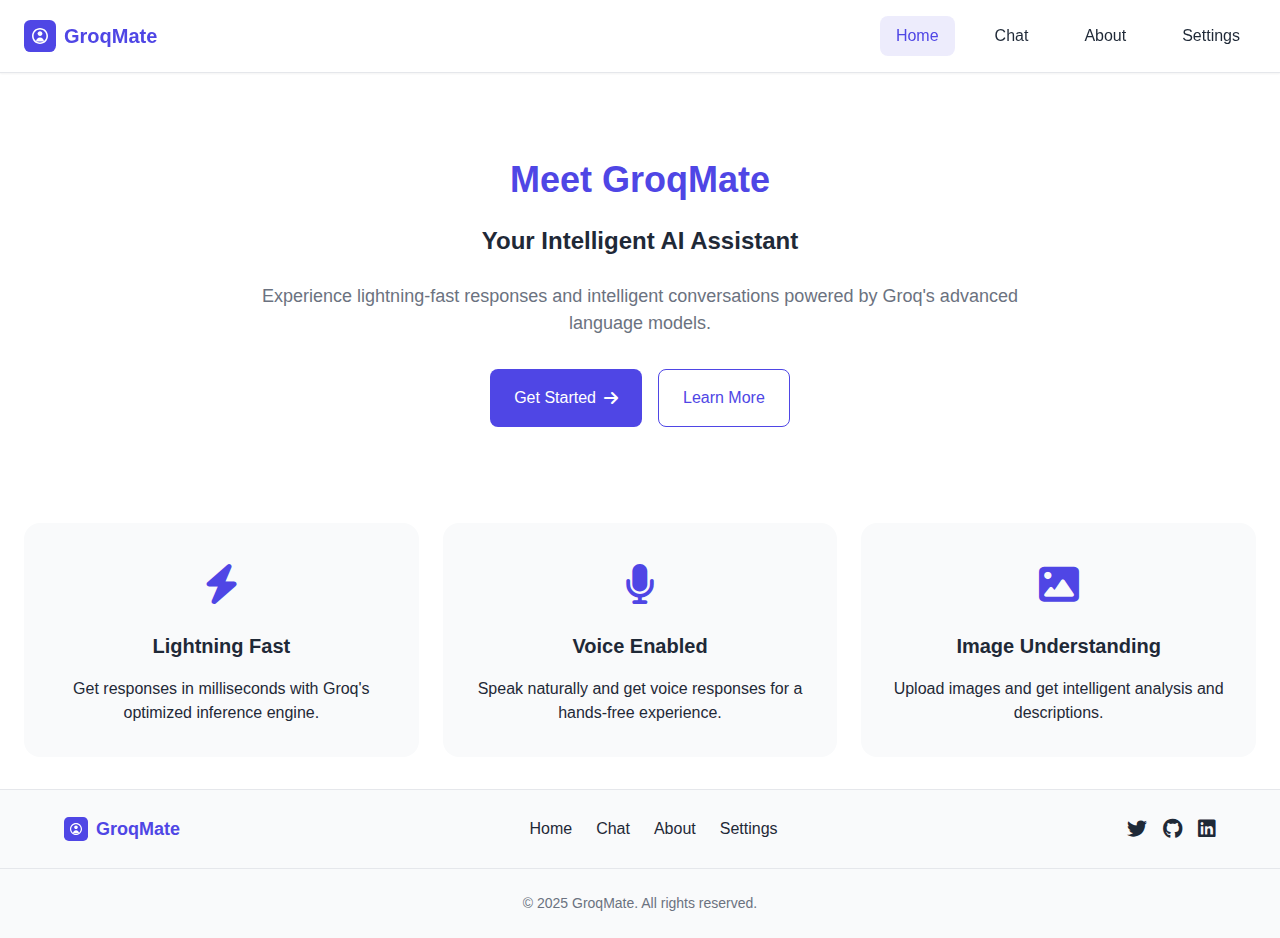
==== index.html @ c6d7e9aa "Add files via upload" ====
<!DOCTYPE html>
<html lang="en">
<head>
    <meta charset="UTF-8">
    <meta name="viewport" content="width=device-width, initial-scale=1.0">
    <title>GroqMate - Your AI Assistant</title>
    <link rel="stylesheet" href="styles.css">
    <link rel="stylesheet" href="https://cdnjs.cloudflare.com/ajax/libs/font-awesome/6.4.0/css/all.min.css">
    <meta name="description" content="GroqMate - Your intelligent AI assistant powered by Groq">
</head>
<body>
    <header>
        <nav class="navbar">
            <div class="logo">
                <img src="logo.svg" alt="GroqMate Logo">
                <span>GroqMate</span>
            </div>
            <div class="nav-links">
                <a href="index.html" class="active">Home</a>
                <a href="chat.html">Chat</a>
                <a href="about.html">About</a>
                <a href="settings.html">Settings</a>
            </div>
            <div class="menu-toggle">
                <i class="fas fa-bars"></i>
            </div>
        </nav>
    </header>

    <main class="home-container">
        <div class="hero">
            <h1>Meet GroqMate</h1>
            <h2>Your Intelligent AI Assistant</h2>
            <p>Experience lightning-fast responses and intelligent conversations powered by Groq's advanced language models.</p>
            <div class="cta-buttons">
                <a href="chat.html" class="btn btn-primary">Get Started <i class="fas fa-arrow-right"></i></a>
                <a href="about.html" class="btn btn-secondary">Learn More</a>
            </div>
        </div>
        
        <div class="features">
            <div class="feature-card">
                <div class="feature-icon">
                    <i class="fas fa-bolt"></i>
                </div>
                <h3>Lightning Fast</h3>
                <p>Get responses in milliseconds with Groq's optimized inference engine.</p>
            </div>
            <div class="feature-card">
                <div class="feature-icon">
                    <i class="fas fa-microphone"></i>
                </div>
                <h3>Voice Enabled</h3>
                <p>Speak naturally and get voice responses for a hands-free experience.</p>
            </div>
            <div class="feature-card">
                <div class="feature-icon">
                    <i class="fas fa-image"></i>
                </div>
                <h3>Image Understanding</h3>
                <p>Upload images and get intelligent analysis and descriptions.</p>
            </div>
        </div>
    </main>

    <footer>
        <div class="footer-content">
            <div class="footer-logo">
                <img src="logo.svg" alt="GroqMate Logo">
                <span>GroqMate</span>
            </div>
            <div class="footer-links">
                <a href="index.html">Home</a>
                <a href="chat.html">Chat</a>
                <a href="about.html">About</a>
                <a href="settings.html">Settings</a>
            </div>
            <div class="footer-social">
                <a href="#"><i class="fab fa-twitter"></i></a>
                <a href="#"><i class="fab fa-github"></i></a>
                <a href="#"><i class="fab fa-linkedin"></i></a>
            </div>
        </div>
        <div class="footer-bottom">
            <p>&copy; 2025 GroqMate. All rights reserved.</p>
        </div>
    </footer>

    <script src="main.js"></script>
</body>
</html>
---- styles.css ----
/* ===== VARIABLES ===== */
:root {
    /* Colors */
    --primary-color: #4f46e5;
    --primary-hover: #4338ca;
    --secondary-color: #10b981;
    --text-color: #1f2937;
    --text-light: #6b7280;
    --bg-color: #ffffff;
    --bg-light: #f9fafb;
    --border-color: #e5e7eb;
    --bot-message-bg: #f3f4f6;
    --user-message-bg: #4f46e5;
    --user-message-color: #ffffff;
    --error-color: #ef4444;
    --success-color: #10b981;
    --warning-color: #f59e0b;
    
    /* Spacing */
    --spacing-xs: 0.25rem;
    --spacing-sm: 0.5rem;
    --spacing-md: 1rem;
    --spacing-lg: 1.5rem;
    --spacing-xl: 2rem;
    --spacing-xxl: 3rem;
    
    /* Border Radius */
    --border-radius-sm: 0.25rem;
    --border-radius-md: 0.5rem;
    --border-radius-lg: 1rem;
    --border-radius-full: 9999px;
    
    /* Shadows */
    --shadow-sm: 0 1px 2px 0 rgba(0, 0, 0, 0.05);
    --shadow-md: 0 4px 6px -1px rgba(0, 0, 0, 0.1), 0 2px 4px -1px rgba(0, 0, 0, 0.06);
    --shadow-lg: 0 10px 15px -3px rgba(0, 0, 0, 0.1), 0 4px 6px -2px rgba(0, 0, 0, 0.05);
    
    /* Transitions */
    --transition-fast: 150ms ease;
    --transition-normal: 300ms ease;
    --transition-slow: 500ms ease;
    
    /* Font Sizes */
    --font-size-xs: 0.75rem;
    --font-size-sm: 0.875rem;
    --font-size-md: 1rem;
    --font-size-lg: 1.125rem;
    --font-size-xl: 1.25rem;
    --font-size-2xl: 1.5rem;
    --font-size-3xl: 1.875rem;
    --font-size-4xl: 2.25rem;
}

/* Dark Mode Variables */
.dark-mode {
    --primary-color: #6366f1;
    --primary-hover: #818cf8;
    --text-color: #f9fafb;
    --text-light: #d1d5db;
    --bg-color: #111827;
    --bg-light: #1f2937;
    --border-color: #374151;
    --bot-message-bg: #1f2937;
    --user-message-bg: #6366f1;
}

/* ===== RESET & BASE STYLES ===== */
* {
    margin: 0;
    padding: 0;
    box-sizing: border-box;
}

html {
    font-size: 16px;
    scroll-behavior: smooth;
}

body {
    font-family: -apple-system, BlinkMacSystemFont, 'Segoe UI', Roboto, Oxygen, Ubuntu, Cantarell, 'Open Sans', 'Helvetica Neue', sans-serif;
    color: var(--text-color);
    background-color: var(--bg-color);
    line-height: 1.5;
    min-height: 100vh;
    display: flex;
    flex-direction: column;
    transition: background-color var(--transition-normal), color var(--transition-normal);
}

a {
    color: var(--primary-color);
    text-decoration: none;
    transition: color var(--transition-fast);
}

a:hover {
    color: var(--primary-hover);
}

img {
    max-width: 100%;
    height: auto;
}

button, .btn {
    cursor: pointer;
    font-family: inherit;
    font-size: var(--font-size-md);
    border: none;
    background: none;
    transition: all var(--transition-fast);
}

button:focus, .btn:focus, input:focus, textarea:focus, select:focus {
    outline: 2px solid var(--primary-color);
    outline-offset: 2px;
}

/* ===== LAYOUT ===== */
.container {
    width: 100%;
    max-width: 1200px;
    margin: 0 auto;
    padding: 0 var(--spacing-md);
}

main {
    flex: 1;
}

/* ===== NAVBAR ===== */
.navbar {
    display: flex;
    align-items: center;
    justify-content: space-between;
    padding: var(--spacing-md) var(--spacing-lg);
    background-color: var(--bg-color);
    border-bottom: 1px solid var(--border-color);
    position: sticky;
    top: 0;
    z-index: 100;
    box-shadow: var(--shadow-sm);
}

.logo {
    display: flex;
    align-items: center;
    font-weight: 700;
    font-size: var(--font-size-xl);
    color: var(--primary-color);
}

.logo img {
    height: 2rem;
    margin-right: var(--spacing-sm);
}

.nav-links {
    display: flex;
    gap: var(--spacing-lg);
}

.nav-links a {
    color: var(--text-color);
    font-weight: 500;
    padding: var(--spacing-sm) var(--spacing-md);
    border-radius: var(--border-radius-md);
    transition: all var(--transition-fast);
}

.nav-links a:hover {
    background-color: var(--bg-light);
}

.nav-links a.active {
    color: var(--primary-color);
    background-color: rgba(79, 70, 229, 0.1);
}

.menu-toggle {
    display: none;
    font-size: var(--font-size-xl);
    color: var(--text-color);
}

/* Language Selector */
.language-selector {
    position: relative;
}

.language-selector select {
    padding: var(--spacing-sm) var(--spacing-md);
    border-radius: var(--border-radius-md);
    border: 1px solid var(--border-color);
    background-color: var(--bg-color);
    color: var(--text-color);
    font-size: var(--font-size-sm);
    cursor: pointer;
    appearance: none;
    padding-right: 2rem;
    background-image: url("data:image/svg+xml,%3Csvg xmlns='http://www.w3.org/2000/svg' fill='none' viewBox='0 0 24 24' stroke='currentColor'%3E%3Cpath stroke-linecap='round' stroke-linejoin='round' stroke-width='2' d='M19 9l-7 7-7-7'%3E%3C/path%3E%3C/svg%3E");
    background-repeat: no-repeat;
    background-position: right 0.5rem center;
    background-size: 1rem;
}

/* ===== BUTTONS ===== */
.btn {
    display: inline-flex;
    align-items: center;
    justify-content: center;
    padding: var(--spacing-md) var(--spacing-lg);
    border-radius: var(--border-radius-md);
    font-weight: 500;
    text-align: center;
    transition: all var(--transition-fast);
}

.btn i, .btn svg {
    margin-left: var(--spacing-sm);
}

.btn-primary {
    background-color: var(--primary-color);
    color: white;
}

.btn-primary:hover {
    background-color: var(--primary-hover);
    color: white;
}

.btn-secondary {
    background-color: transparent;
    border: 1px solid var(--primary-color);
    color: var(--primary-color);
}

.btn-secondary:hover {
    background-color: rgba(79, 70, 229, 0.1);
}

.btn-danger {
    background-color: var(--error-color);
    color: white;
}

.btn-danger:hover {
    background-color: #dc2626;
}

.btn-icon {
    width: 2.5rem;
    height: 2.5rem;
    border-radius: var(--border-radius-full);
    display: flex;
    align-items: center;
    justify-content: center;
    color: var(--text-color);
    background-color: transparent;
    transition: all var(--transition-fast);
}

.btn-icon:hover {
    background-color: var(--bg-light);
    color: var(--primary-color);
}

/* ===== HOME PAGE ===== */
.home-container {
    padding: var(--spacing-xl) var(--spacing-lg);
}

.hero {
    text-align: center;
    max-width: 800px;
    margin: 0 auto;
    padding: var(--spacing-xxl) 0;
}

.hero h1 {
    font-size: var(--font-size-4xl);
    font-weight: 800;
    margin-bottom: var(--spacing-md);
    color: var(--primary-color);
}

.hero h2 {
    font-size: var(--font-size-2xl);
    font-weight: 600;
    margin-bottom: var(--spacing-lg);
}

.hero p {
    font-size: var(--font-size-lg);
    color: var(--text-light);
    margin-bottom: var(--spacing-xl);
}

.cta-buttons {
    display: flex;
    gap: var(--spacing-md);
    justify-content: center;
    margin-top: var(--spacing-lg);
}

.features {
    display: grid;
    grid-template-columns: repeat(auto-fit, minmax(300px, 1fr));
    gap: var(--spacing-lg);
    margin-top: var(--spacing-xxl);
}

.feature-card {
    background-color: var(--bg-light);
    border-radius: var(--border-radius-lg);
    padding: var(--spacing-xl);
    text-align: center;
    transition: transform var(--transition-normal), box-shadow var(--transition-normal);
}

.feature-card:hover {
    transform: translateY(-5px);
    box-shadow: var(--shadow-lg);
}

.feature-icon {
    font-size: 2.5rem;
    color: var(--primary-color);
    margin-bottom: var(--spacing-md);
}

.feature-card h3 {
    font-size: var(--font-size-xl);
    margin-bottom: var(--spacing-md);
}

/* ===== CHAT PAGE ===== */
.chat-page {
    display: flex;
    flex-direction: column;
    height: 100vh;
    overflow: hidden;
}

.chat-header {
    flex-shrink: 0;
}

.chat-container {
    display: flex;
    flex-direction: column;
    flex: 1;
    overflow: hidden;
}

.chat-messages {
    flex: 1;
    overflow-y: auto;
    padding: var(--spacing-md);
    display: flex;
    flex-direction: column;
    gap: var(--spacing-md);
}

.message {
    max-width: 80%;
    animation: fadeIn var(--transition-normal);
}

@keyframes fadeIn {
    from { opacity: 0; transform: translateY(10px); }
    to { opacity: 1; transform: translateY(0); }
}

.bot-message {
    align-self: flex-start;
}

.user-message {
    align-self: flex-end;
}

.message-content {
    padding: var(--spacing-md) var(--spacing-lg);
    border-radius: var(--border-radius-lg);
}

.bot-message .message-content {
    background-color: var(--bot-message-bg);
    border-bottom-left-radius: 0;
}

.user-message .message-content {
    background-color: var(--user-message-bg);
    color: var(--user-message-color);
    border-bottom-right-radius: 0;
}

.message-time {
    font-size: var(--font-size-xs);
    color: var(--text-light);
    margin-top: var(--spacing-xs);
    padding: 0 var(--spacing-sm);
}

.message-image {
    max-width: 100%;
    border-radius: var(--border-radius-md);
    margin-top: var(--spacing-sm);
}

.chat-input-container {
    padding: var(--spacing-md);
    border-top: 1px solid var(--border-color);
    background-color: var(--bg-color);
}

.chat-input-wrapper {
    display: flex;
    align-items: center;
    background-color: var(--bg-light);
    border-radius: var(--border-radius-lg);
    padding: var(--spacing-sm);
}

.chat-input-wrapper textarea {
    flex: 1;
    border: none;
    background: transparent;
    padding: var(--spacing-sm) var(--spacing-md);
    resize: none;
    max-height: 150px;
    color: var(--text-color);
    font-family: inherit;
    font-size: var(--font-size-md);
}

.chat-input-wrapper textarea:focus {
    outline: none;
}

.chat-input-buttons {
    display: flex;
    gap: var(--spacing-sm);
}

.image-preview-container {
    display: flex;
    flex-wrap: wrap;
    gap: var(--spacing-sm);
    padding: var(--spacing-sm) var(--spacing-md);
    background-color: var(--bg-light);
    border-top: 1px solid var(--border-color);
}

.image-preview {
    position: relative;
    width: 80px;
    height: 80px;
    border-radius: var(--border-radius-md);
    overflow: hidden;
}

.image-preview img {
    width: 100%;
    height: 100%;
    object-fit: cover;
}

.image-preview .remove-btn {
    position: absolute;
    top: 5px;
    right: 5px;
    background-color: rgba(0, 0, 0, 0.5);
    color: white;
    border-radius: 50%;
    width: 20px;
    height: 20px;
    display: flex;
    align-items: center;
    justify-content: center;
    font-size: 12px;
}

.drag-drop-overlay {
    position: fixed;
    top: 0;
    left: 0;
    width: 100%;
    height: 100%;
    background-color: rgba(0, 0, 0, 0.7);
    display: flex;
    align-items: center;
    justify-content: center;
    z-index: 1000;
    opacity: 0;
    visibility: hidden;
    transition: opacity var(--transition-normal), visibility var(--transition-normal);
}

.drag-drop-overlay.active {
    opacity: 1;
    visibility: visible;
}

.drag-drop-content {
    background-color: var(--bg-color);
    padding: var(--spacing-xl);
    border-radius: var(--border-radius-lg);
    text-align: center;
}

.drag-drop-content i {
    font-size: 3rem;
    color: var(--primary-color);
    margin-bottom: var(--spacing-md);
}

/* ===== ABOUT PAGE ===== */
.about-container {
    padding: var(--spacing-xl) var(--spacing-lg);
    max-width: 1000px;
    margin: 0 auto;
}

.about-hero {
    text-align: center;
    margin-bottom: var(--spacing-xxl);
}

.about-hero h1 {
    font-size: var(--font-size-3xl);
    margin-bottom: var(--spacing-md);
    color: var(--primary-color);
}

.about-hero .lead {
    font-size: var(--font-size-xl);
    color: var(--text-light);
}

.about-section {
    margin-bottom: var(--spacing-xxl);
}

.about-section h2 {
    font-size: var(--font-size-2xl);
    margin-bottom: var(--spacing-lg);
    padding-bottom: var(--spacing-sm);
    border-bottom: 2px solid var(--primary-color);
    display: inline-block;
}

.how-it-works {
    display: flex;
    flex-direction: column;
    gap: var(--spacing-lg);
}

.step {
    display: flex;
    gap: var(--spacing-lg);
}

.step-number {
    width: 40px;
    height: 40px;
    border-radius: 50%;
    background-color: var(--primary-color);
    color: white;
    display: flex;
    align-items: center;
    justify-content: center;
    font-weight: bold;
    font-size: var(--font-size-lg);
    flex-shrink: 0;
}

.features-grid {
    display: grid;
    grid-template-columns: repeat(auto-fit, minmax(200px, 1fr));
    gap: var(--spacing-lg);
}

.feature {
    text-align: center;
    padding: var(--spacing-lg);
    background-color: var(--bg-light);
    border-radius: var(--border-radius-lg);
    transition: transform var(--transition-normal);
}

.feature:hover {
    transform: translateY(-5px);
}

.feature i {
    font-size: 2rem;
    color: var(--primary-color);
    margin-bottom: var(--spacing-md);
}

/* ===== SETTINGS PAGE ===== */
.settings-container {
    max-width: 800px;
    margin: 0 auto;
    padding: var(--spacing-xl) var(--spacing-lg);
}

.settings-container h1 {
    font-size: var(--font-size-3xl);
    margin-bottom: var(--spacing-sm);
    color: var(--primary-color);
}

.settings-description {
    color: var(--text-light);
    margin-bottom: var(--spacing-xl);
}

.settings-section {
    margin-bottom: var(--spacing-xl);
    background-color: var(--bg-light);
    border-radius: var(--border-radius-lg);
    padding: var(--spacing-lg);
}

.settings-section h2 {
    font-size: var(--font-size-xl);
    margin-bottom: var(--spacing-lg);
    padding-bottom: var(--spacing-sm);
    border-bottom: 1px solid var(--border-color);
}

.setting-item {
    display: flex;
    justify-content: space-between;
    align-items: center;
    padding: var(--spacing-md) 0;
    border-bottom: 1px solid var(--border-color);
}

.setting-item:last-child {
    border-bottom: none;
}

.setting-info h3 {
    font-size: var(--font-size-md);
    margin-bottom: var(--spacing-xs);
}

.setting-info p {
    color: var(--text-light);
    font-size: var(--font-size-sm);
}

/* Toggle Switch */
.toggle {
    position: relative;
    display: inline-block;
    width: 50px;
    height: 24px;
}

.toggle input {
    opacity: 0;
    width: 0;
    height: 0;
}

.toggle-slider {
    position: absolute;
    cursor: pointer;
    top: 0;
    left: 0;
    right: 0;
    bottom: 0;
    background-color: var(--border-color);
    transition: var(--transition-normal);
    border-radius: 34px;
}

.toggle-slider:before {
    position: absolute;
    content: "";
    height: 20px;
    width: 20px;
    left: 2px;
    bottom: 2px;
    background-color: white;
    transition: var(--transition-normal);
    border-radius: 50%;
}

input:checked + .toggle-slider {
    background-color: var(--primary-color);
}

input:checked + .toggle-slider:before {
    transform: translateX(26px);
}

/* ===== FOOTER ===== */
footer {
    background-color: var(--bg-light);
    border-top: 1px solid var(--border-color);
    padding: var(--spacing-lg) 0;
    margin-top: auto;
}

.footer-content {
    display: flex;
    flex-wrap: wrap;
    justify-content: space-between;
    align-items: center;
    max-width: 1200px;
    margin: 0 auto;
    padding: 0 var(--spacing-lg);
}

.footer-logo {
    display: flex;
    align-items: center;
    font-weight: 700;
    font-size: var(--font-size-lg);
    color: var(--primary-color);
}

.footer-logo img {
    height: 1.5rem;
    margin-right: var(--spacing-sm);
}

.footer-links {
    display: flex;
    gap: var(--spacing-lg);
}

.footer-links a {
    color: var(--text-color);
}

.footer-social {
    display: flex;
    gap: var(--spacing-md);
}

.footer-social a {
    color: var(--text-color);
    font-size: var(--font-size-xl);
    transition: color var(--transition-fast);
}

.footer-social a:hover {
    color: var(--primary-color);
}

.footer-bottom {
    text-align: center;
    padding-top: var(--spacing-lg);
    margin-top: var(--spacing-lg);
    border-top: 1px solid var(--border-color);
    color: var(--text-light);
    font-size: var(--font-size-sm);
}

/* ===== RESPONSIVE STYLES ===== */
@media (max-width: 768px) {
    .nav-links {
        display: none;
        position: absolute;
        top: 100%;
        left: 0;
        right: 0;
        flex-direction: column;
        background-color: var(--bg-color);
        border-bottom: 1px solid var(--border-color);
        padding: var(--spacing-md);
        box-shadow: var(--shadow-md);
    }
    
    .nav-links.active {
        display: flex;
    }
    
    .menu-toggle {
        display: block;
    }
    
    .hero h1 {
        font-size: var(--font-size-3xl);
    }
    
    .hero h2 {
        font-size: var(--font-size-xl);
    }
    
    .cta-buttons {
        flex-direction: column;
        gap: var(--spacing-md);
    }
    
    .step {
        flex-direction: column;
        gap: var(--spacing-md);
    }
    
    .footer-content {
        flex-direction: column;
        gap: var(--spacing-lg);
        text-align: center;
    }
    
    .footer-logo {
        justify-content: center;
    }
    
    .footer-links, .footer-social {
        justify-content: center;
    }
}

@media (max-width: 480px) {
    .message {
        max-width: 90%;
    }
    
    .features-grid {
        grid-template-columns: 1fr;
    }
}
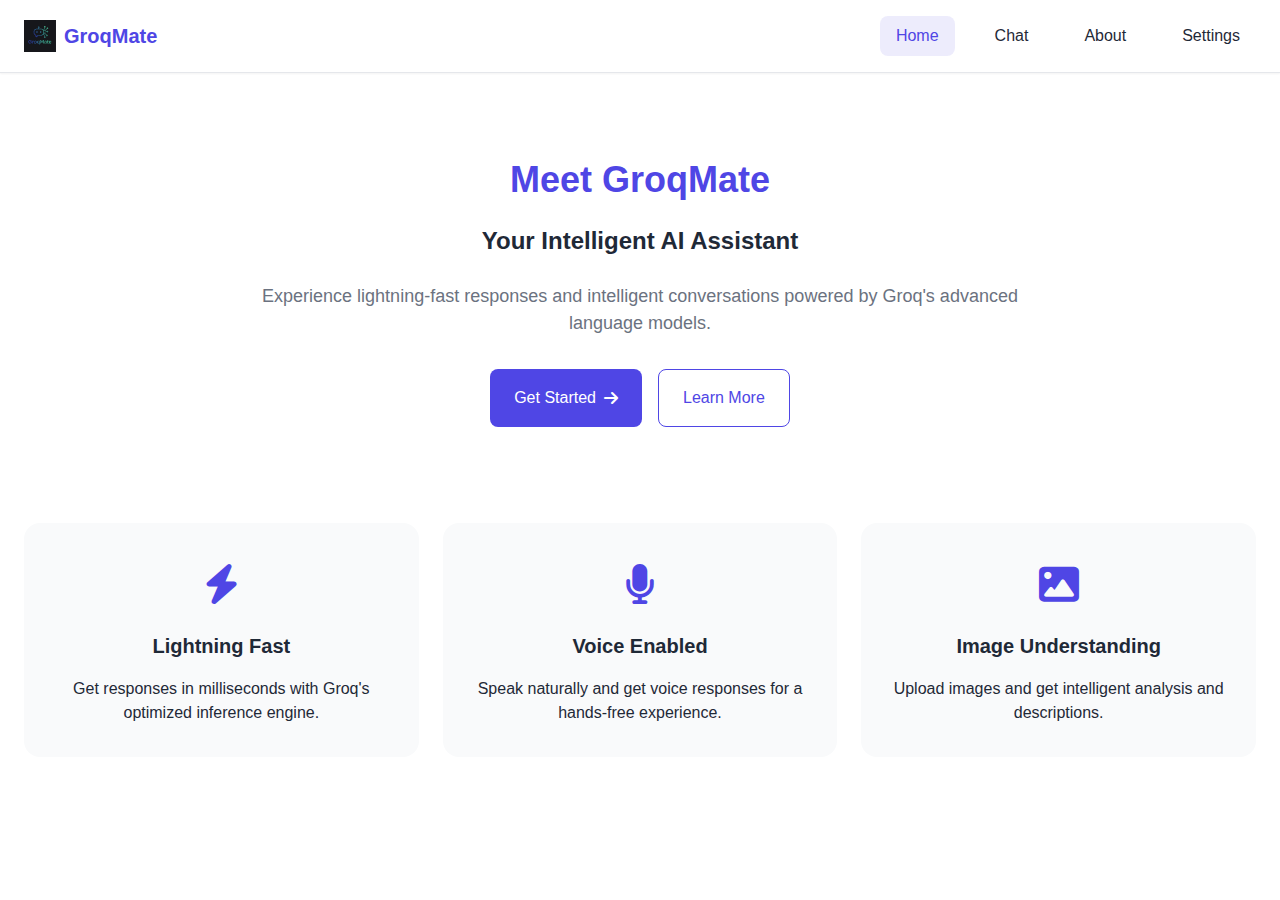
==== commit dcfb2f3c: "Updated UI" ====
--- a/index.html
+++ b/index.html
@@ -63,29 +63,7 @@
         </div>
     </main>
 
-    <footer>
-        <div class="footer-content">
-            <div class="footer-logo">
-                <img src="logo.svg" alt="GroqMate Logo">
-                <span>GroqMate</span>
-            </div>
-            <div class="footer-links">
-                <a href="index.html">Home</a>
-                <a href="chat.html">Chat</a>
-                <a href="about.html">About</a>
-                <a href="settings.html">Settings</a>
-            </div>
-            <div class="footer-social">
-                <a href="#"><i class="fab fa-twitter"></i></a>
-                <a href="#"><i class="fab fa-github"></i></a>
-                <a href="#"><i class="fab fa-linkedin"></i></a>
-            </div>
-        </div>
-        <div class="footer-bottom">
-            <p>&copy; 2025 GroqMate. All rights reserved.</p>
-        </div>
-    </footer>
-
+    
     <script src="main.js"></script>
 </body>
 </html>